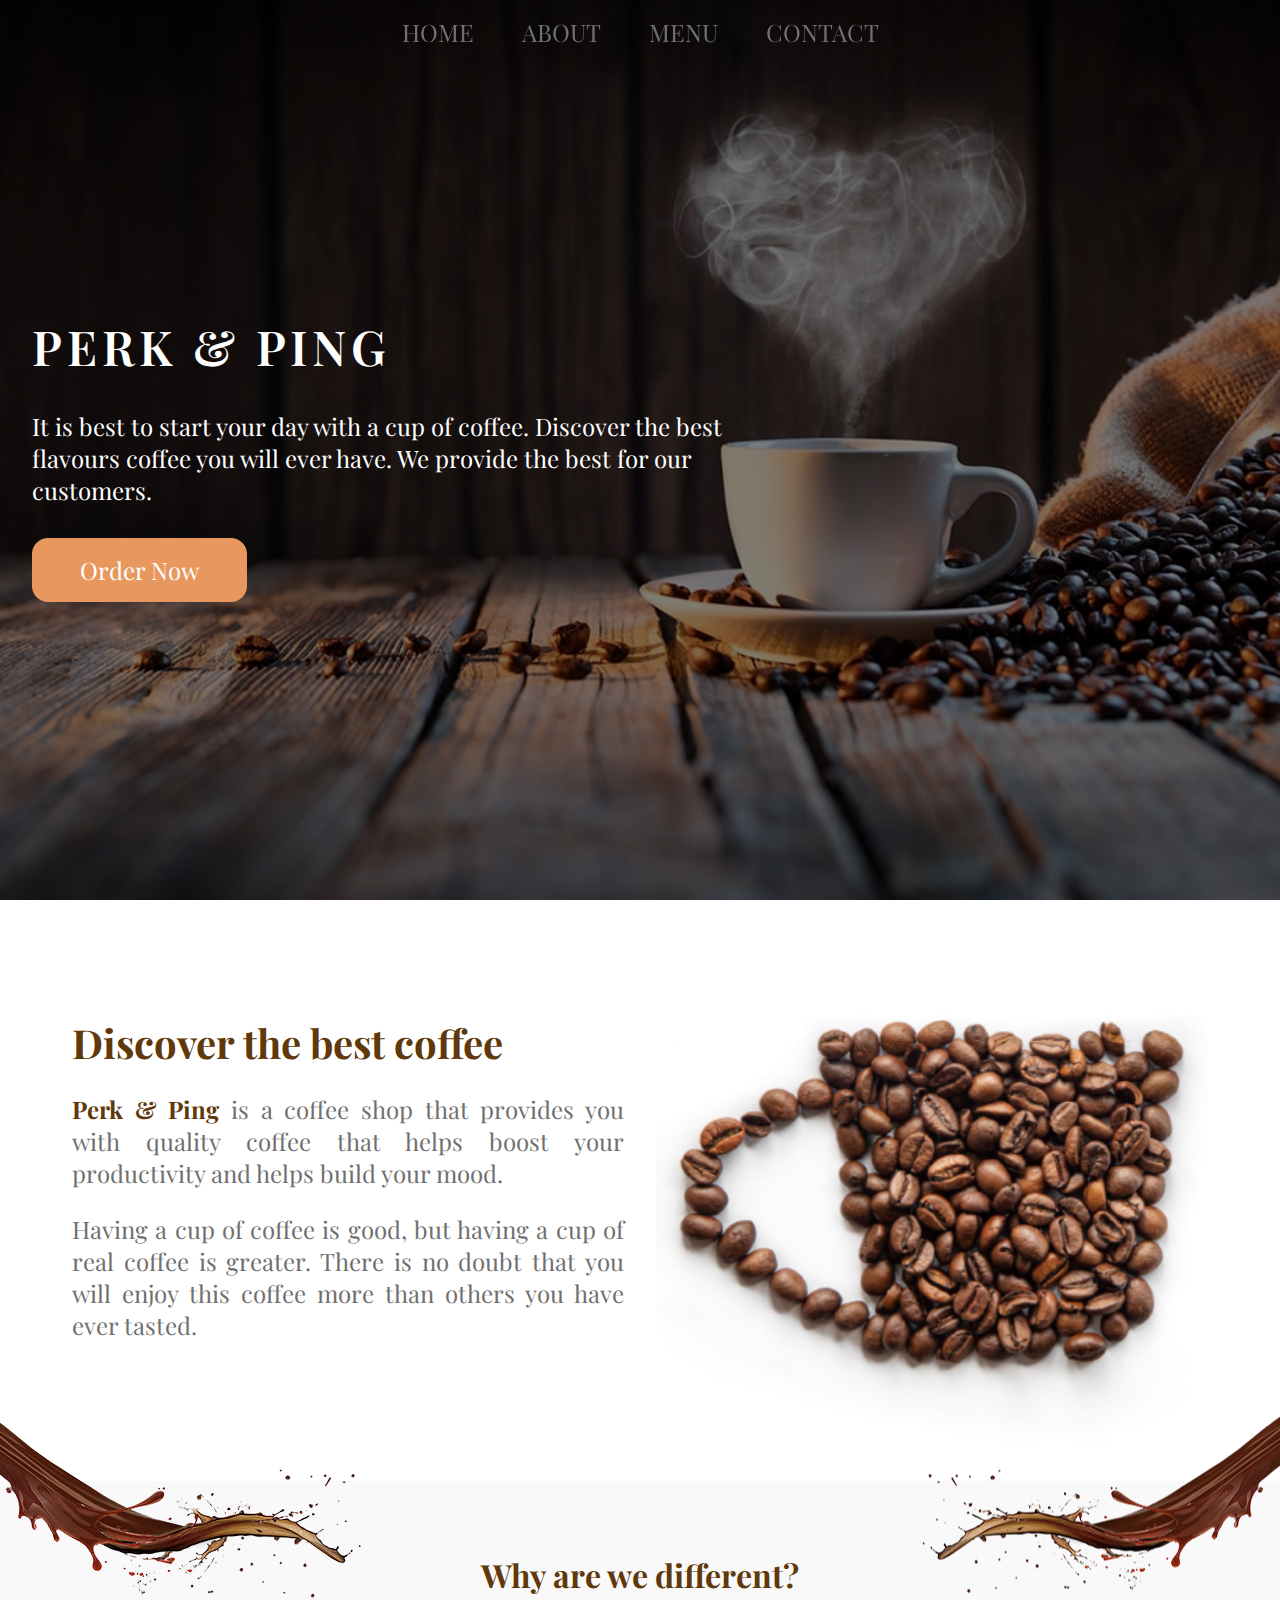
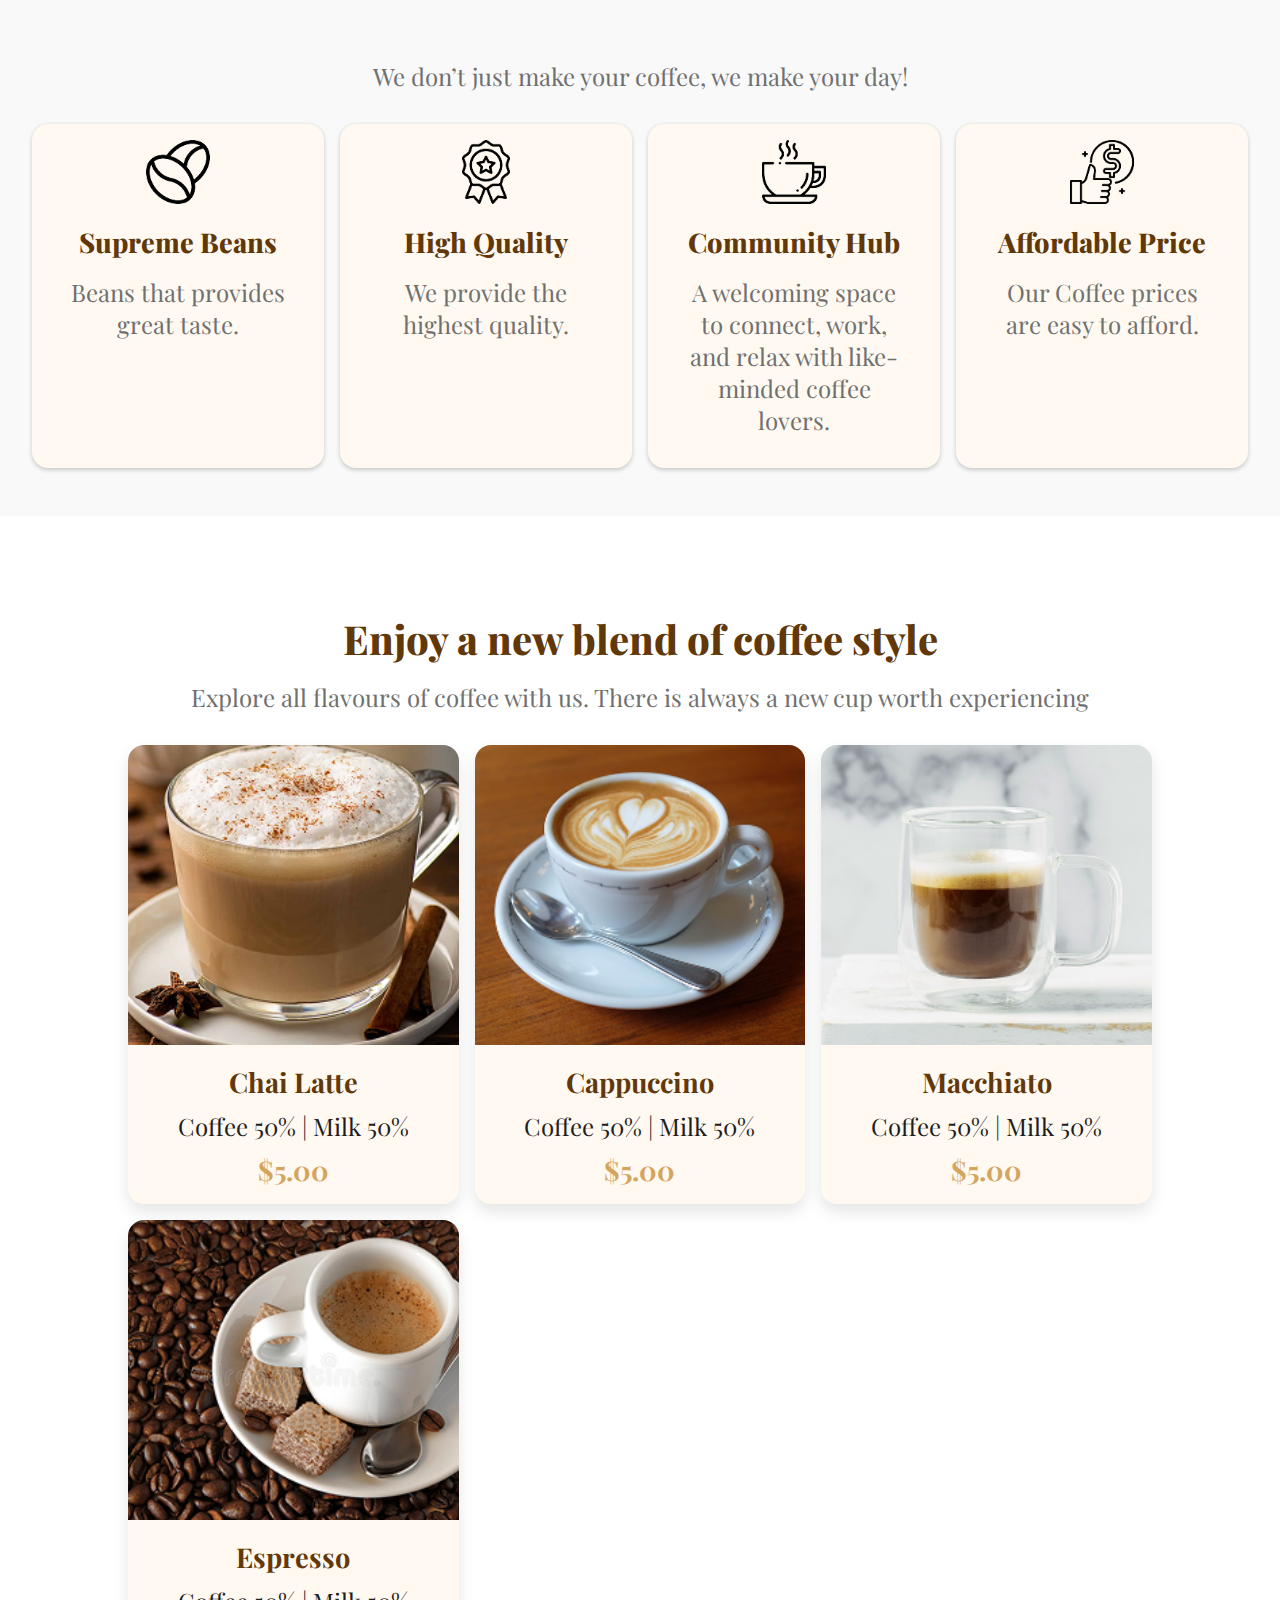
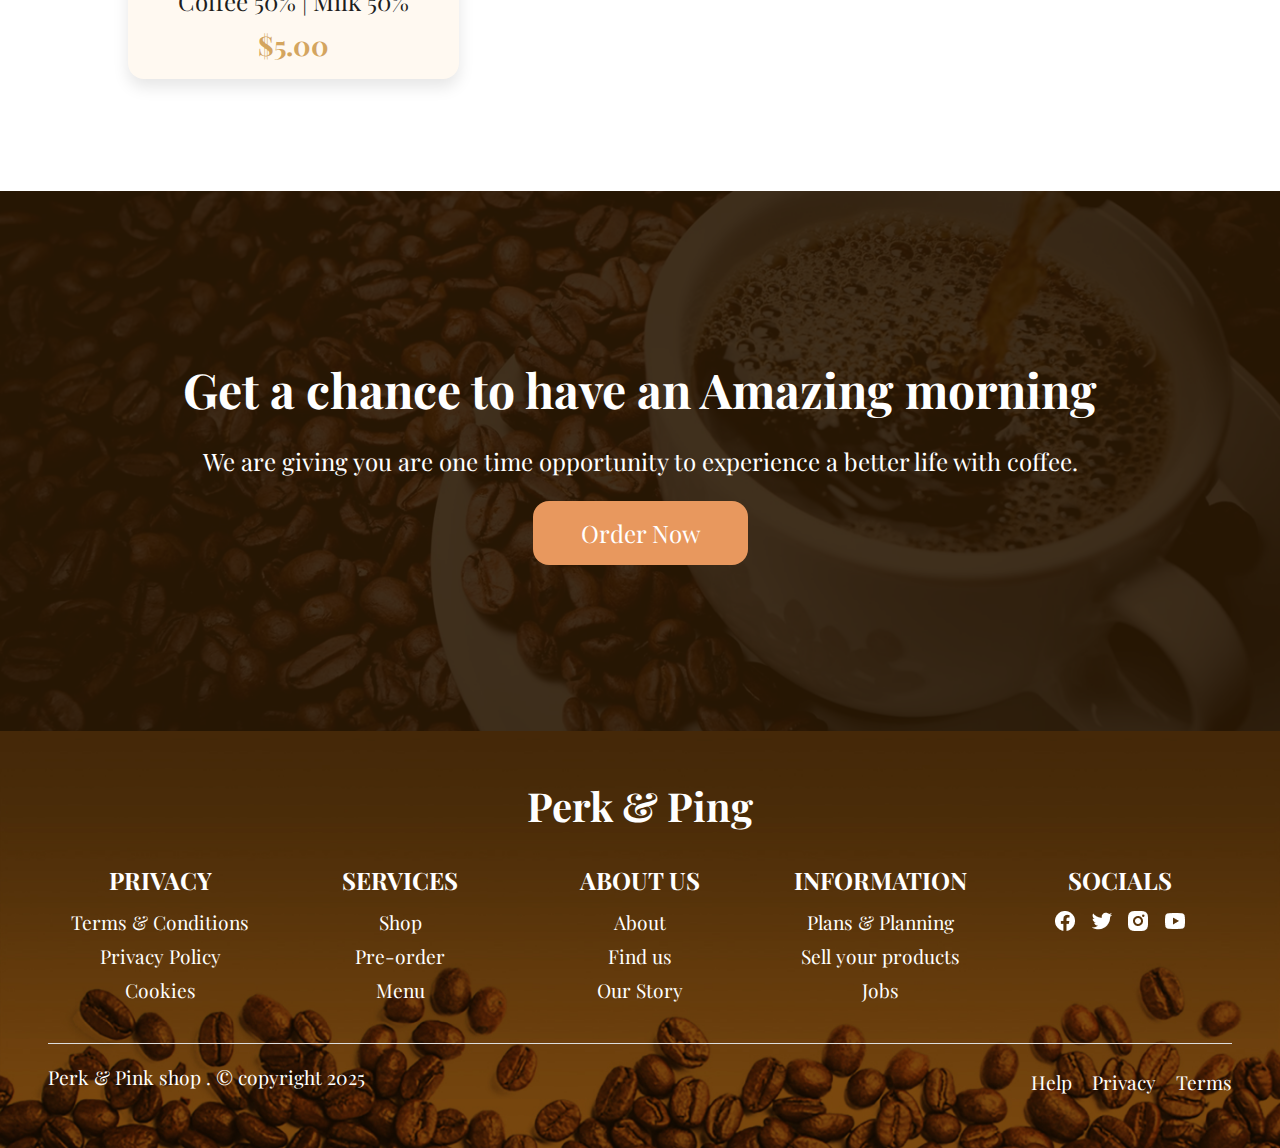
==== index.html @ f40979e5 "Add Coffee Shop Landing Website files" ====
<!DOCTYPE html>
<html lang="en">

<head>
    <meta charset="UTF-8">
    <meta name="viewport" content="width=device-width, initial-scale=1.0">
    <link rel="icon" href="./assets/icons/chat.png" type="image/png">
    <link rel="stylesheet" href="./styles/index.css">
    <link rel="stylesheet" href="./styles/home.css">
    <title>Perk & Ping</title>
</head>

<body>
    <header>
        <nav>
            <ul class="nav-links">
                <li><a href="#">HOME</a></li>
                <li><a href="#about-us">ABOUT</a></li>
                <li><a href="#menu">MENU</a></li>
                <li><a href="./pages/contact.html">CONTACT</a></li>
            </ul>
        </nav>
    </header>

    <section class="hero">
        <div class="hero-content">
            <h1>Perk & Ping</h1>
            <p>It is best to start your day with a cup of coffee. Discover the best flavours coffee you will ever have. We provide the best for our customers.</p>
            <a href="./pages/contact.html" class="btn">Order Now</a>
        </div>
    </section>

    <section class="about-us" id="about-us">
        <div class="about-content">
            <h2>Discover the best coffee</h2>
            <p><span class="bold">Perk & Ping</span> is a coffee shop that provides you with quality coffee that helps boost your productivity and helps build your mood. </p>
            <p> Having a cup of coffee is good, but having a cup of real coffee is greater. There is no doubt that you will enjoy this coffee more than others you have ever tasted.</p>
        </div>
        <div class="about-img">
            <img src="./assets/images/beans.png" alt="coffee made of beans">
        </div>
    </section>

    <div class="coffee-blastR">
        <img src="./assets/images/coffee_blastR.png" alt="Coffee Blast">
    </div>
    <div class="coffee-blastL">
        <img src="./assets/images/coffee_blastL.png" alt="Coffee Blast">
    </div>

    <section class="features">
        <h2>Why are we different?</h2>
        <p>We don’t just make your coffee, we make your day!</p>
        <div class="feature-cards">
            <div class="card">
                <img src="./assets/icons/coffee-beans.png" alt="Coffee Beans Icon" class="card-icon">
                <h3>Supreme Beans</h3>
                <p>Beans that provides great taste.</p>
            </div>

            <div class="card">
                <img src="./assets/icons/badge.png" alt="Star Badge Icon" class="card-icon">
                <h3>High Quality</h3>
                <p>We provide the highest quality.</p>
            </div>

            <div class="card">
                <img src="./assets/icons/coffee-cup.png" alt="Coffee Cup Icon" class="card-icon">
                <h3>Community Hub</h3>
                <p>A welcoming space to connect, work, and relax with like-minded coffee lovers.</p>
            </div>

            <div class="card">
                <img src="./assets/icons/best-price.png" alt="Price Icon" class="card-icon">
                <h3>Affordable Price</h3>
                <p>Our Coffee prices are easy to afford.</p>
            </div>
        </div>
    </section>

    <section class="menu" id="menu">
        <h2>Enjoy a new blend of coffee style</h2>
        <p>Explore all flavours of coffee with us. There is always a new cup worth experiencing</p>
        <div class="menu-cards">
            <div class="menu-card">
                <img src="./assets/images/chai-latte.png" alt="Latte" class="menu-img">
                <h3> Chai Latte</h3>
                <p>Coffee 50% | Milk 50%</p>
                <p class="price">$5.00</p>
            </div>

            <div class="menu-card">
                <img src="./assets/images/cappuccino.png" alt="Cappuccino" class="menu-img">
                <h3>Cappuccino</h3>
                <p>Coffee 50% | Milk 50%</p>
                <p class="price">$5.00</p>
            </div>

            <div class="menu-card">
                <img src="./assets/images/macchiato.png" alt="Macchiato" class="menu-img">
                <h3>Macchiato</h3>
                <p>Coffee 50% | Milk 50%</p>
                <p class="price">$5.00</p>
            </div>

            <div class="menu-card">
                <img src="./assets/images/expresso.png" alt="Expresso" class="menu-img">
                <h3>Espresso</h3>
                <p>Coffee 50% | Milk 50%</p>
                <p class="price">$5.00</p>
            </div>
        </div>
    </section>
    <section class="order">
        <h2>Get a chance to have an Amazing morning</h2>
        <p>We are giving you are one time opportunity to experience a better life with coffee.</p>
        <a href="./pages/contact.html" class="btn">Order Now </a>
    </section>

    <footer>
        <div class="footer-container">
            <div class="footer-brand">Perk & Ping</div>
            <div class="footer-links">
                <div class="footer-column">
                    <h3>PRIVACY</h3>
                    <a href="#">Terms & Conditions</a>
                    <a href="#">Privacy Policy</a>
                    <a href="#">Cookies</a>
                </div>
                <div class="footer-column">
                    <h3>SERVICES</h3>
                    <a href="#">Shop</a>
                    <a href="#">Pre-order</a>
                    <a href="#">Menu</a>
                </div>
                <div class="footer-column">
                    <h3>ABOUT US</h3>
                    <a href="#">About</a>
                    <a href="#">Find us</a>
                    <a href="#">Our Story</a>
                </div>
                <div class="footer-column">
                    <h3>INFORMATION</h3>
                    <a href="#">Plans & Planning</a>
                    <a href="#">Sell your products</a>
                    <a href="#">Jobs</a>
                </div>
                <div class="footer-column socials">
                    <h3>SOCIALS</h3>
                    <div class="social-icons">
                        <a href="https://www.facebook.com/" aria-label="Facebook">
                            <img src="./assets/icons/facebook.png" alt="Facebook">
                        </a>
                        <a href="https://x.com/?lang=en" aria-label="Twitter">
                            <img src="./assets/icons/twitter.png" alt="Twitter">
                        </a>
                        <a href="https://www.instagram.com/" aria-label="Instagram">
                            <img src="./assets/icons/instagram.png" alt="Instagram">
                        </a>
                        <a href="https://www.youtube.com/" aria-label="YouTube">
                            <img src="./assets/icons/youtube.png" alt="YouTube">
                        </a>
                    </div>
                </div>
            </div>
            <div class="footer-bottom">
                <p>Perk & Pink shop . © copyright 2025</p>
                <div class="footer-bottom-links">
                    <a href="#">Help</a>
                    <a href="#">Privacy</a>
                    <a href="#">Terms</a>
                </div>
            </div>
        </div>
    </footer>
</body>

</html>
---- styles/index.css ----
@font-face {
                    font-family: 'Playfair Display';
                    src: url(../assets/fonts/PlayfairDisplay-VariableFont_wght.ttf ) format('truetype');
                }
                
                * {
                    margin: 0;
                    padding: 0;
                    box-sizing: border-box;
                }
                
                body {
                    font-family: Playfair Display, serif;
                    font-size: 16px;
                    color: #707070;
                }
                
                header {
                    position: fixed;
                    top: 0;
                    width: 100%;
                    z-index: 1000;
                    padding: 1rem 0;
                }
                
                .nav-links {
                    list-style: none;
                    display: flex;
                    justify-content: center;
                    gap: 1rem;
                    padding: 0 2rem;
                }
                
                .nav-links a {
                    text-decoration: none;
                    color: #707070;
                    font-size: 1rem;
                }
                
                .nav-links a:hover {
                    color: #e8985e;
                }
                
                .bold {
                    font-weight: 700;
                    color: #603809;
                }
                
                .footer-container {
                    background-image: url(../assets/images/beansfooter-bg.jpg);
                    background-size: cover;
                    background-position: center;
                    color: #ffffff;
                    padding: 1.25rem;
                    text-align: center;
                }
                
                .footer-brand {
                    font-size: 1.5rem;
                    font-weight: bold;
                    margin-bottom: 2rem;
                    color: #ffffff;
                    text-align: center;
                }
                
                .footer-links {
                    display: flex;
                    flex-wrap: wrap;
                    gap: 1rem;
                    justify-content: space-between;
                    margin-bottom: 2rem;
                }
                
                .footer-column {
                    flex: 1;
                    min-width: 9.375rem;
                    text-align: center;
                }
                
                .footer-column h3 {
                    font-size: 1rem;
                    margin-bottom: 0.8rem;
                }
                
                .footer-column a {
                    display: block;
                    color: #ffffff;
                    text-decoration: none;
                    margin-bottom: 0.5rem;
                    font-size: 0.8rem;
                }
                
                .footer-column a:hover {
                    color: #D4A55F;
                }
                
                .social-icons {
                    display: flex;
                    gap: 0.8rem;
                    justify-content: center;
                }
                
                .social-icons img {
                    width: 1.5rem;
                    height: 1.5rem;
                    transition: transform 0.3s ease;
                }
                
                .social-icons img:hover {
                    transform: scale(1.1);
                }
                
                .footer-bottom {
                    color: #ffffff;
                    display: flex;
                    flex-direction: row;
                    align-items: center;
                    margin-top: 1.25rem;
                    padding-top: 1.25rem;
                    border-top: 1px solid #ddd;
                    justify-content: space-between;
                    font-size: 0.8rem;
                }
                
                .footer-bottom p {
                    font-size: 0.8rem;
                    margin-bottom: 0.6rem;
                }
                
                .footer-bottom-links {
                    display: flex;
                    gap: 1.25rem;
                }
                
                .footer-bottom-links a {
                    text-decoration: none;
                    font-size: 0.875rem;
                    color: #ffffff;
                }
                
                .footer-bottom-links a:hover {
                    color: #D4A55F;
                }
                
                @media (min-width: 768px) {
                    .nav-links {
                        gap: 2em;
                    }
                    .nav-links a {
                        font-size: 1.25rem;
                    }
                    .footer-container {
                        padding: 2rem;
                    }
                    .footer-brand {
                        font-size: 2rem;
                    }
                    .footer-column h3 {
                        font-size: 1.2rem;
                    }
                    .footer-column a {
                        font-size: 1rem;
                    }
                    .footer-bottom p {
                        font-size: 1rem;
                    }
                    .footer-bottom-links a {
                        font-size: 1rem;
                    }
                }
                
                @media (min-width: 1024px) {
                    .nav-links {
                        gap: 3em;
                    }
                    .nav-links a {
                        font-size: 1.5rem;
                    }
                    .footer-container {
                        padding: 3rem;
                    }
                    .footer-brand {
                        font-size: 2.5rem;
                    }
                    .footer-column h3 {
                        font-size: 1.5rem;
                    }
                    .footer-column a {
                        font-size: 1.2rem;
                    }
                    .footer-bottom p {
                        font-size: 1.2rem;
                    }
                    .footer-bottom-links a {
                        font-size: 1.2rem;
                    }
                }
---- styles/home.css ----
.hero {
        background-image: url(../assets/images/coffee_image.png);
        background-size: cover;
        background-position: center;
        height: 100vh;
        display: flex;
        justify-content: flex-start;
        align-items: center;
        text-align: left;
        color: #ffffff;
        padding: 0 1rem;
        position: relative;
    }
    
    .hero::before {
        content: '';
        position: absolute;
        top: 0;
        left: 0;
        width: 100%;
        height: 100%;
        background-color: rgba(0, 0, 0, 0.5);
    }
    
    .hero-content {
        position: relative;
        z-index: 1;
    }
    
    .hero-content h1 {
        font-size: 2rem;
        font-weight: 600;
        text-transform: uppercase;
        letter-spacing: 0.1em;
        margin-bottom: 2rem;
    }
    
    .hero-content p {
        font-size: 1rem;
        margin-bottom: 3rem;
        text-align: left;
        max-width: 70%;
    }
    
    .hero-content .btn {
        background-color: #e8985e;
        color: #ffffff;
        padding: 1rem 3rem;
        border: none;
        border-radius: 1rem;
        text-decoration: none;
        font-size: 1rem;
        transition: background-color 0.2s ease;
    }
    
    .hero-content .btn:hover {
        background-color: #a9714b;
    }
    
    .about-us {
        background-color: #ffffff;
        padding: 2rem 1rem;
        display: grid;
        grid-template-columns: 1fr 1fr;
        gap: 2rem;
        max-width: 1200px;
        align-items: center;
        margin: 0 auto;
    }
    
    .about-us img {
        width: 100%;
        height: auto;
        border-radius: 1rem;
        object-fit: cover;
    }
    
    .about-content {
        padding: 0;
        text-align: left;
    }
    
    .about-content h2 {
        font-size: 2rem;
        margin-bottom: 1.5rem;
        color: #603809;
    }
    
    .about-content p {
        font-size: 1rem;
        text-align: justify;
        color: #707070;
        margin-bottom: 1.5rem;
    }
    
    .coffee-blastL,
    .coffee-blastR {
        display: none;
        animation: float 3s ease-in-out infinite;
    }
    
    @keyframes float {
        0% {
            transform: translateY(-50%);
        }
        50% {
            transform: translateY(-55%);
        }
        100% {
            transform: translateY(-50%);
        }
    }
    
    .features {
        background-color: #f9f9f9;
        padding: 2rem 1rem;
        text-align: center;
    }
    
    .features h2 {
        font-size: 2rem;
        margin-bottom: 1.5rem;
        color: #603809;
    }
    
    .features p {
        font-size: 1.2rem;
        color: #707070;
        margin-bottom: 1rem;
    }
    
    .feature-cards {
        display: grid;
        grid-template-columns: repeat(auto-fit, minmax(250px, 1fr));
        gap: 1rem;
        justify-content: center;
        padding: 1rem;
    }
    
    .card {
        background-color: #FFF9F1;
        padding: 1rem 2rem;
        border-radius: 1rem;
        box-shadow: 0 0.1rem 0.25rem rgba(0, 0, 0, 0.2);
        text-align: center;
        transition: transform 0.3s ease, box-shadow 0.3s ease;
    }
    
    .card:hover {
        background-color: #FFEED8;
        transform: translateY(-5px);
        box-shadow: 0 0.5rem 0.7rem rgba(0, 0, 0, 0.2);
    }
    
    .card-icon {
        width: 64px;
        height: 64px;
        margin-bottom: 1rem;
    }
    
    .card h3 {
        font-size: 1.5rem;
        font-weight: 800;
        margin-bottom: 1rem;
        color: #603809;
    }
    
    .card p {
        font-size: 1rem;
        color: #707070;
        margin-bottom: 1rem;
    }
    
    .menu {
        padding: 2rem;
        text-align: center;
    }
    
    .menu h2 {
        font-family: 'Playfair Display', serif;
        font-size: 1.5rem;
        font-weight: 800;
        margin-bottom: 1rem;
        color: #603809;
    }
    
    .menu p {
        font-size: 1rem;
        color: #707070;
        margin-bottom: 1rem;
    }
    
    .menu-cards {
        display: grid;
        grid-template-columns: repeat(auto-fit, minmax(250px, 1fr));
        gap: 1rem;
        padding: 1rem 2rem;
    }
    
    .menu-card {
        background-color: #FFF9F1;
        border-radius: 1rem;
        overflow: hidden;
        box-shadow: 0 0.5rem 1rem rgba(0, 0, 0, 0.1);
        transition: transform 0.3s ease, box-shadow 0.3s ease;
    }
    
    .menu-card:hover {
        background-color: #FFEED8;
        transform: translateY(-10px);
        box-shadow: 0 0.8rem 2rem rgba(0, 0, 0, 0.2);
    }
    
    .menu-img {
        width: 100%;
        height: 300px;
        object-fit: cover;
    }
    
    .menu-card h3 {
        font-family: 'Playfair Display', serif;
        font-size: 1.5rem;
        margin: 15px 0 10px 0;
        color: #603809;
    }
    
    .menu-card p {
        font-size: 1rem;
        color: #1E1E1E;
        margin: 0 0 10px 0;
    }
    
    .menu-card .price {
        font-weight: bold;
        font-size: 1.3rem;
        color: #D4A55F;
        margin-bottom: 1rem;
    }
    
    .order {
        background-image: url(../assets/images/coffeebeans.png);
        background-size: cover;
        background-position: center;
        height: 60vh;
        display: flex;
        flex-direction: column;
        justify-content: center;
        align-items: center;
        text-align: center;
        color: #ffffff;
        padding: 0 1rem;
        position: relative;
        margin-bottom: 0;
    }
    
    .order::before {
        content: '';
        position: absolute;
        top: 0;
        left: 0;
        width: 100%;
        height: 100%;
        background-color: rgba(0, 0, 0, 0.5);
        z-index: 1;
    }
    
    .order h2 {
        font-family: 'Playfair Display', serif;
        font-size: 2rem;
        margin-bottom: 1.5rem;
        position: relative;
        z-index: 2;
    }
    
    .order p {
        font-size: 1rem;
        margin-bottom: 1.5rem;
        position: relative;
        z-index: 2;
    }
    
    .order .btn {
        display: inline-block;
        padding: 0.5rem 1rem;
        background-color: #e8985e;
        color: #ffffff;
        padding: 1rem 3rem;
        border: none;
        border-radius: 1rem;
        text-decoration: none;
        font-size: 1rem;
        transition: background-color 0.2s ease;
        z-index: 2;
    }
    
    .order .btn:hover {
        background-color: #a9714b;
        transform: translateY(-3px);
    }
    
    @media (min-width: 768px) {
        .hero {
            padding: 0 2rem;
        }
        .hero-content h1 {
            font-size: 3rem;
        }
        .hero-content p {
            font-size: 1.2em;
        }
        .hero-content .btn {
            font-size: 1.2em;
        }
        .about-us {
            padding: 2rem;
            margin: 0 auto;
        }
        .about-content h2 {
            font-size: 2rem;
        }
        .about-content p {
            font-size: 1.2rem;
        }
        .features h2 {
            font-size: 2rem;
        }
        .features p {
            font-size: 1.2rem;
        }
        .card {
            padding: 1rem 2rem;
        }
        .card h3 {
            font-size: 1.2rem;
        }
        .card p {
            font-size: 1.2rem;
        }
        .menu {
            padding: 6rem;
        }
        .menu h2 {
            font-size: 2rem;
        }
        .menu p {
            font-size: 1.2rem;
        }
        .menu-card h3 {
            font-size: 1.2rem;
        }
        .menu-card p {
            font-size: 1.2rem;
        }
        .menu-card .price {
            font-size: 1.2rem;
        }
        .order {
            padding: 0 2rem;
        }
        .order h2 {
            font-size: 2.5rem;
        }
        .order p {
            font-size: 1.2rem;
        }
        .order .btn {
            font-size: 1.2rem;
        }
    }
    
    @media (min-width: 1200px) {
        .hero {
            padding: 0 2rem;
        }
        .hero-content h1 {
            font-size: 3rem;
        }
        .hero-content p {
            font-size: 1.5em;
            max-width: 60%;
        }
        .hero-content .btn {
            font-size: 1.5rem;
        }
        .about-us {
            padding: 2rem;
        }
        .about-content h2 {
            font-size: 2.5rem;
        }
        .about-content p {
            font-size: 1.5rem;
        }
        .coffee-blastL {
            display: block;
            position: absolute;
            left: 0;
            z-index: 1;
            transform: translateY(-50%);
        }
        .coffee-blastR {
            display: block;
            position: absolute;
            right: 0;
            z-index: 1;
            transform: translateY(-50%);
        }
        .features h2 {
            padding: 2.5rem;
            font-size: 2rem;
        }
        .features p {
            font-size: 1.5rem;
        }
        .card h3 {
            font-size: 1.7rem;
        }
        .card p {
            font-size: 1.5rem;
        }
        .menu {
            padding: 6rem;
        }
        .menu h2 {
            font-size: 2.5rem;
        }
        .menu p {
            font-size: 1.5rem;
        }
        .menu-card h3 {
            font-size: 1.7rem;
        }
        .menu-card p {
            font-size: 1.5rem;
        }
        .menu-card .price {
            font-size: 1.7rem;
        }
        .order {
            padding: 0 2rem;
        }
        .order h2 {
            font-size: 3rem;
        }
        .order p {
            font-size: 1.5rem;
        }
        .order .btn {
            font-size: 1.5rem;
        }
    }
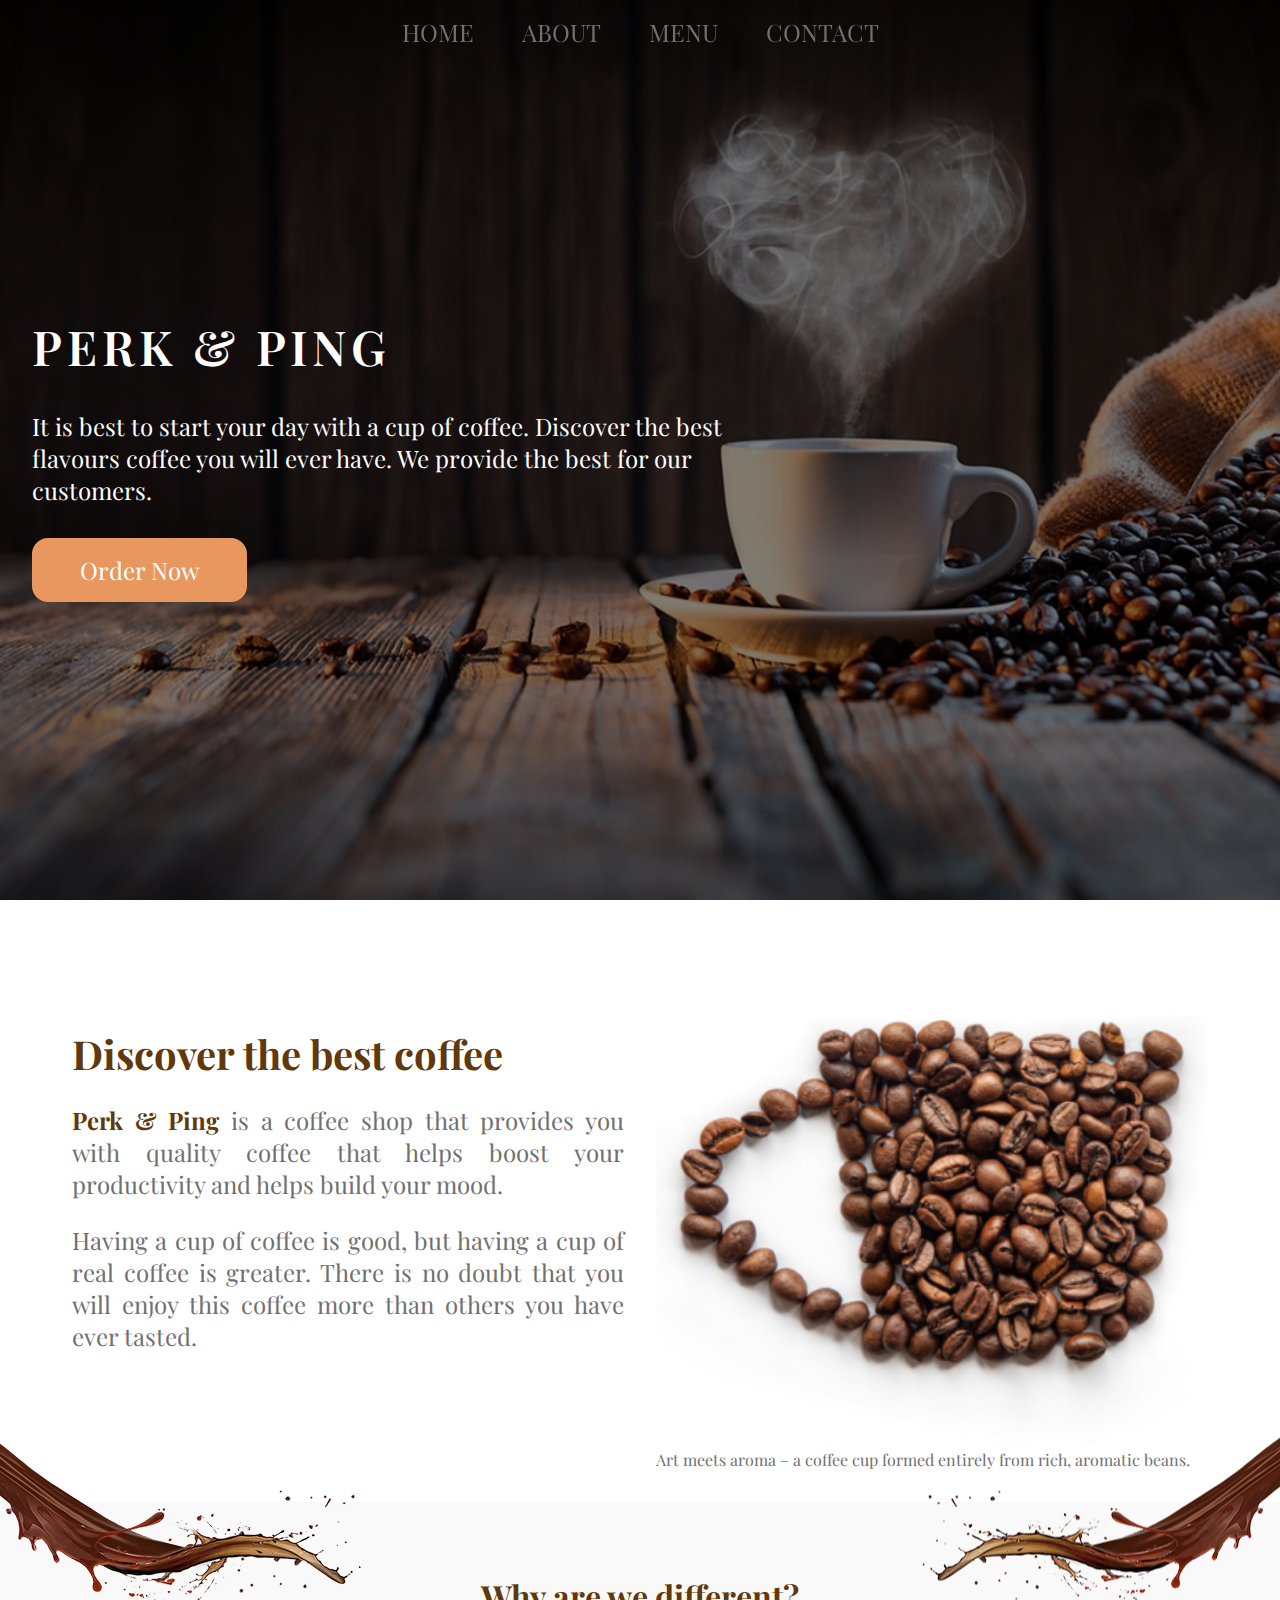
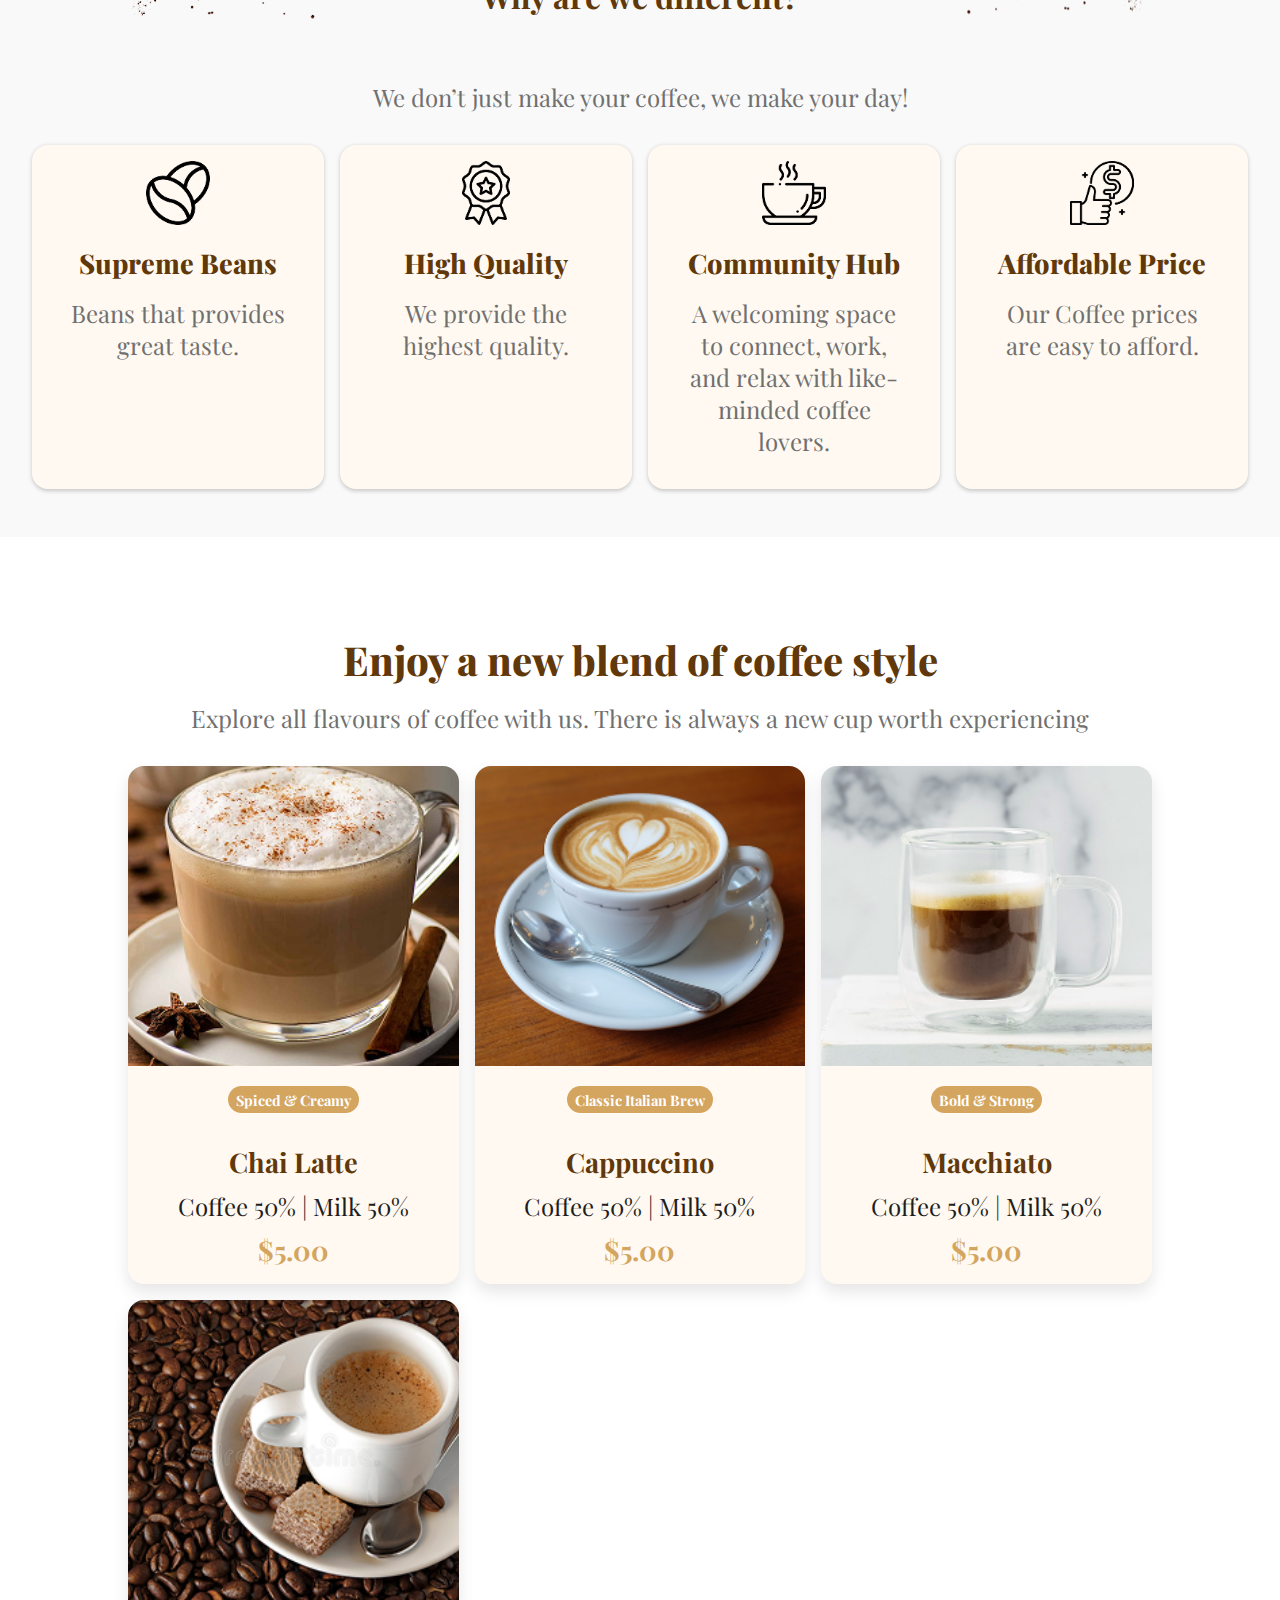
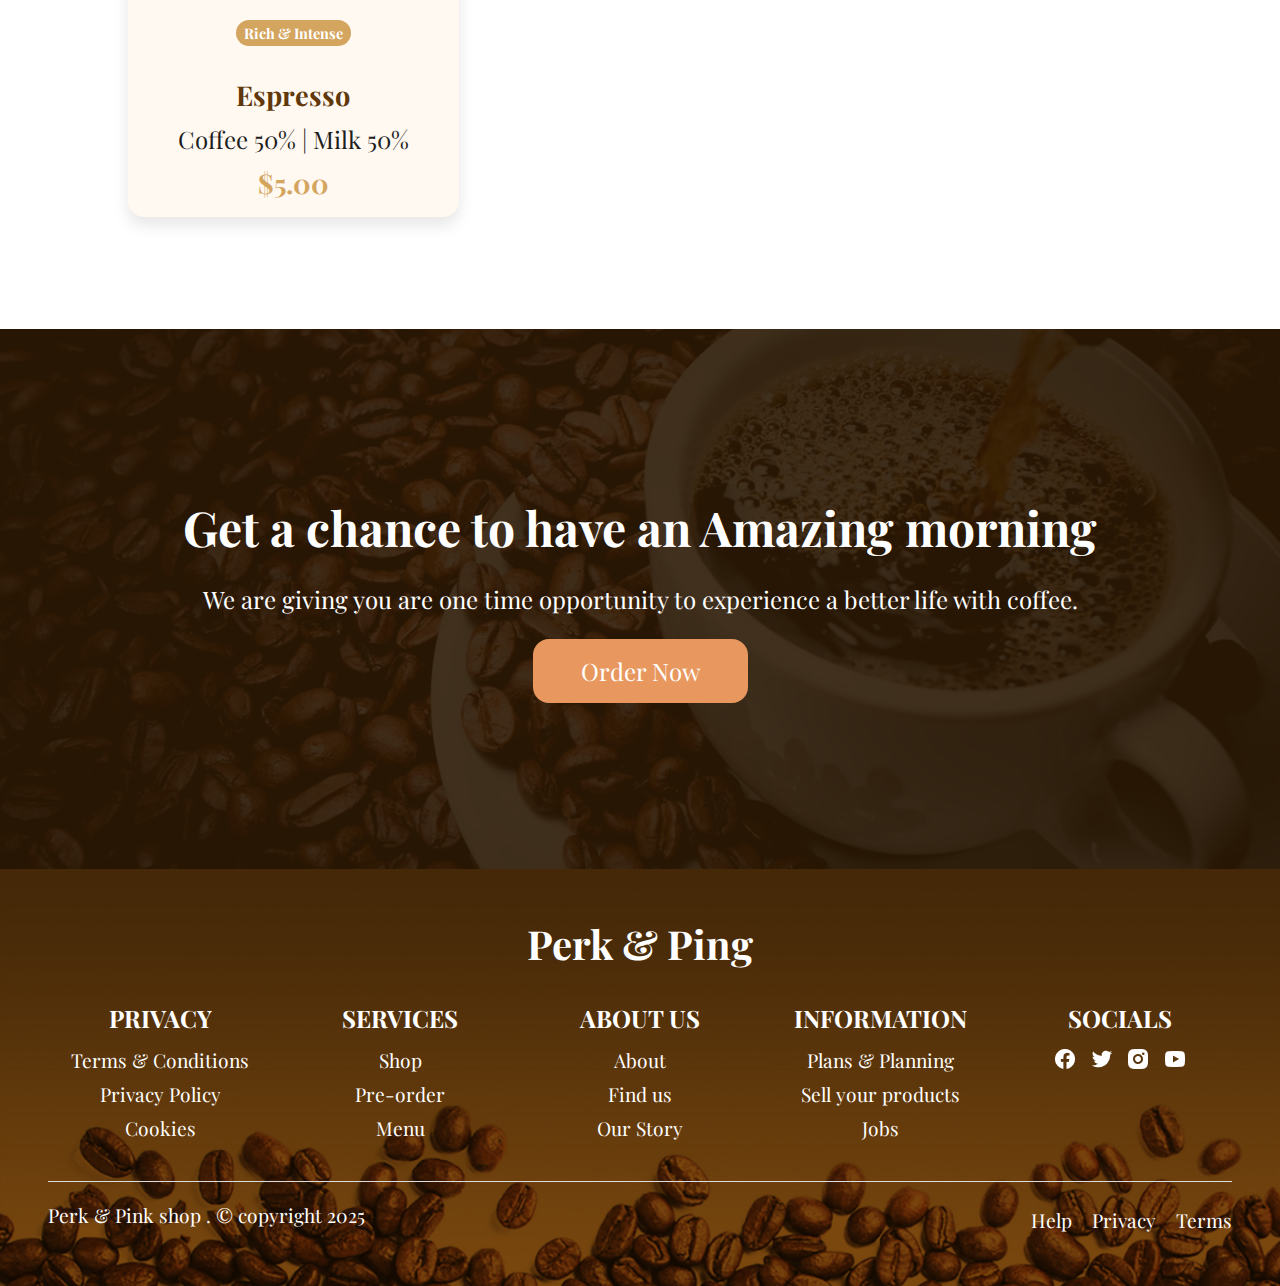
==== commit 20ca9872: "adding figure cation for the images." ====
--- a/index.html
+++ b/index.html
@@ -36,9 +36,10 @@
             <p><span class="bold">Perk & Ping</span> is a coffee shop that provides you with quality coffee that helps boost your productivity and helps build your mood. </p>
             <p> Having a cup of coffee is good, but having a cup of real coffee is greater. There is no doubt that you will enjoy this coffee more than others you have ever tasted.</p>
         </div>
-        <div class="about-img">
-            <img src="./assets/images/beans.png" alt="coffee made of beans">
-        </div>
+        <figure class="about-img">
+            <img src="./assets/images/beans.png" alt="Coffee Beans">
+            <figcaption>Art meets aroma – a coffee cup formed entirely from rich, aromatic beans.</figcaption>
+        </figure>
     </section>
 
     <div class="coffee-blastR">
@@ -82,33 +83,37 @@
         <h2>Enjoy a new blend of coffee style</h2>
         <p>Explore all flavours of coffee with us. There is always a new cup worth experiencing</p>
         <div class="menu-cards">
-            <div class="menu-card">
+            <figure class="menu-card">
                 <img src="./assets/images/chai-latte.png" alt="Latte" class="menu-img">
+                <figcaption>Spiced & Creamy</figcaption>
                 <h3> Chai Latte</h3>
                 <p>Coffee 50% | Milk 50%</p>
                 <p class="price">$5.00</p>
-            </div>
+            </figure>
 
-            <div class="menu-card">
+            <figure class="menu-card">
                 <img src="./assets/images/cappuccino.png" alt="Cappuccino" class="menu-img">
+                <figcaption>Classic Italian Brew</figcaption>
                 <h3>Cappuccino</h3>
                 <p>Coffee 50% | Milk 50%</p>
                 <p class="price">$5.00</p>
-            </div>
+            </figure>
 
-            <div class="menu-card">
+            <figure class="menu-card">
                 <img src="./assets/images/macchiato.png" alt="Macchiato" class="menu-img">
+                <figcaption>Bold & Strong</figcaption>
                 <h3>Macchiato</h3>
                 <p>Coffee 50% | Milk 50%</p>
                 <p class="price">$5.00</p>
-            </div>
+            </figure>
 
-            <div class="menu-card">
+            <figure class="menu-card">
                 <img src="./assets/images/expresso.png" alt="Expresso" class="menu-img">
+                <figcaption>Rich & Intense</figcaption>
                 <h3>Espresso</h3>
                 <p>Coffee 50% | Milk 50%</p>
                 <p class="price">$5.00</p>
-            </div>
+            </figure>
         </div>
     </section>
     <section class="order">
--- a/styles/home.css
+++ b/styles/home.css
@@ -215,6 +215,17 @@
         width: 100%;
         height: 300px;
         object-fit: cover;
+    }
+    
+    .menu-card figcaption {
+        background-color: #D4A55F;
+        color: white;
+        font-weight: bold;
+        font-size: 0.9rem;
+        padding: 0.2rem 0.5rem;
+        border-radius: 1rem;
+        margin: 1rem;
+        display: inline-block;
     }
     
     .menu-card h3 {
